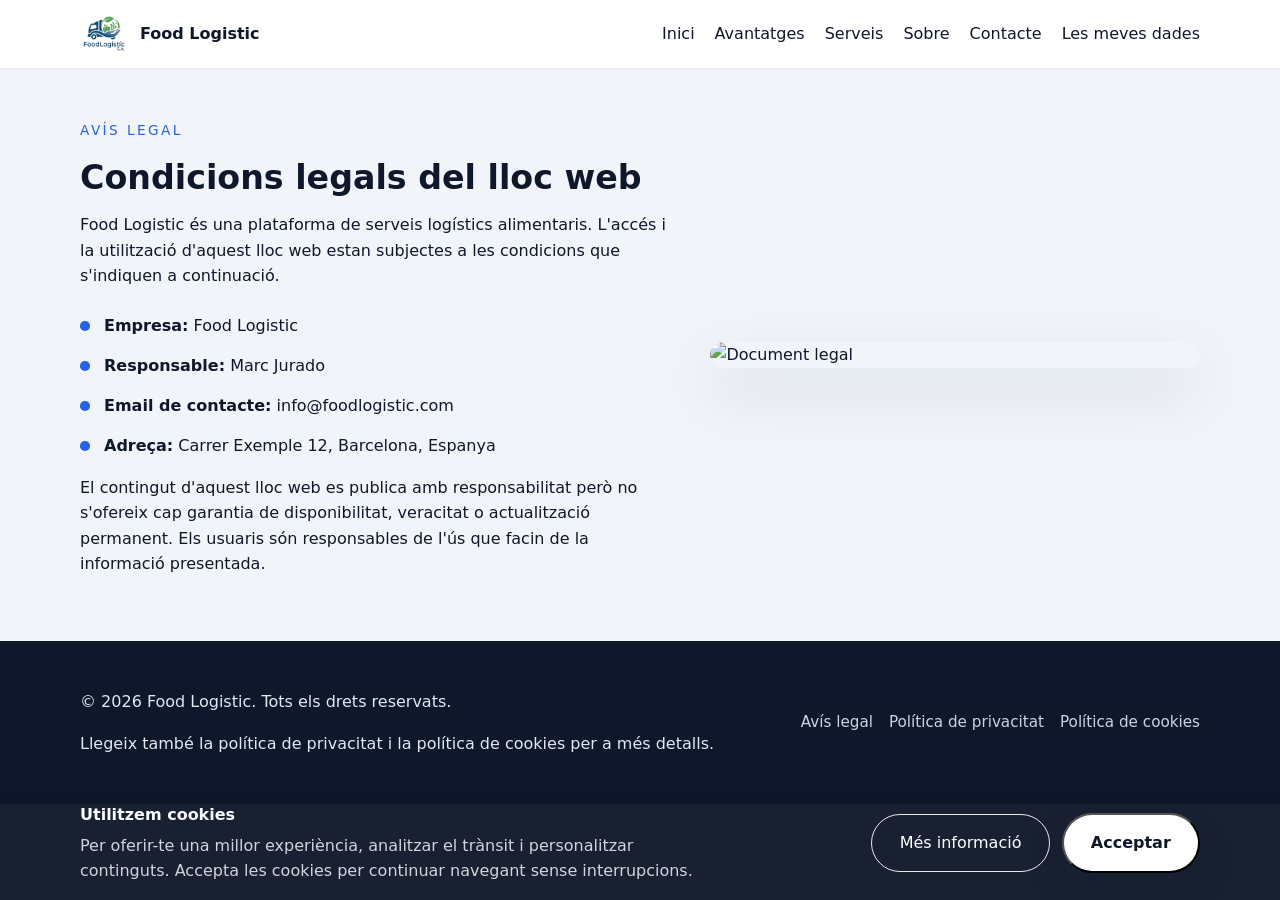
==== docs/avis-legal.html @ 03f09cd8 "Implementat banner de cookies, avis legal, política de privacitat, política de cookies i adaptació d" ====
<!DOCTYPE html>
<html lang="ca">
<head>
    <meta charset="UTF-8">
    <meta name="viewport" content="width=device-width, initial-scale=1.0">
    <title>Food Logistic - Avís legal</title>
    <link rel="stylesheet" href="styles.css">
</head>
<body>
    <div class="cookie-banner js-cookie-banner" aria-live="polite">
        <div class="container cookie-banner-inner">
            <div>
                <strong>Utilitzem cookies</strong>
                <p>Per oferir-te una millor experiència, analitzar el trànsit i personalitzar continguts. Accepta les cookies per continuar navegant sense interrupcions.</p>
            </div>
            <div class="cookie-actions">
                <a href="politica-cookies.html" class="btn btn-secondary">Més informació</a>
                <button type="button" class="btn btn-primary cookie-accept">Acceptar</button>
            </div>
        </div>
    </div>
    <header>
        <div class="container header-inner">
            <a class="brand" href="index.html">
                <img src="FoodLogisticLogo.png" alt="Food Logistic logo">
                <span>Food Logistic</span>
            </a>
            <nav>
                <ul>
                    <li><a href="index.html#inici">Inici</a></li>
                    <li><a href="index.html#avantatges">Avantatges</a></li>
                    <li><a href="index.html#serveis">Serveis</a></li>
                    <li><a href="index.html#sobre">Sobre</a></li>
                    <li><a href="index.html#contacte">Contacte</a></li>
                    <li><a href="dades.html">Les meves dades</a></li>
                </ul>
            </nav>
        </div>
    </header>
    <main>
        <section class="about-section">
            <div class="container about-grid">
                <div>
                    <span class="section-label">Avís legal</span>
                    <h2>Condicions legals del lloc web</h2>
                    <p>Food Logistic és una plataforma de serveis logístics alimentaris. L'accés i la utilització d'aquest lloc web estan subjectes a les condicions que s'indiquen a continuació.</p>
                    <ul>
                        <li><strong>Empresa:</strong> Food Logistic</li>
                        <li><strong>Responsable:</strong> Marc Jurado</li>
                        <li><strong>Email de contacte:</strong> info@foodlogistic.com</li>
                        <li><strong>Adreça:</strong> Carrer Exemple 12, Barcelona, Espanya</li>
                    </ul>
                    <p>El contingut d'aquest lloc web es publica amb responsabilitat però no s'ofereix cap garantia de disponibilitat, veracitat o actualització permanent. Els usuaris són responsables de l'ús que facin de la informació presentada.</p>
                </div>
                <div class="about-image">
                    <img src="https://images.unsplash.com/photo-1515378791036-0648a3ef77b2?ixlib=rb-4.0.3&auto=format&fit=crop&w=1000&q=80" alt="Document legal">
                </div>
            </div>
        </section>
    </main>
    <footer>
        <div class="container footer-inner">
            <div>
                <p>&copy; 2026 Food Logistic. Tots els drets reservats.</p>
                <p>Llegeix també la política de privacitat i la política de cookies per a més detalls.</p>
            </div>
            <nav class="footer-links">
                <a href="avis-legal.html">Avís legal</a>
                <a href="politica-privacitat.html">Política de privacitat</a>
                <a href="politica-cookies.html">Política de cookies</a>
            </nav>
        </div>
    </footer>
    <script src="scripts.js"></script>
</body>
</html>
---- docs/styles.css ----
:root {
    color-scheme: dark light;
    color: #0f172a;
    background: #f8fafc;
    font-family: Inter, system-ui, -apple-system, BlinkMacSystemFont, "Segoe UI", sans-serif;
    font-synthesis: none;
    text-rendering: optimizeLegibility;
    line-height: 1.6;
    scroll-behavior: smooth;
}

* {
    box-sizing: border-box;
}

html, body {
    margin: 0;
    padding: 0;
    min-height: 100%;
}

img {
    max-width: 100%;
    display: block;
}

button,
a {
    font: inherit;
}

body {
    background: #f1f5f9;
    color: #0f172a;
}

.container {
    width: min(1120px, calc(100% - 2rem));
    margin: 0 auto;
}

header {
    position: sticky;
    top: 0;
    z-index: 10;
    background: rgba(255,255,255,0.96);
    border-bottom: 1px solid rgba(15,23,42,0.08);
    backdrop-filter: blur(12px);
}

.header-inner {
    display: flex;
    align-items: center;
    justify-content: space-between;
    gap: 1rem;
    padding: 1rem 0;
}

.brand {
    display: flex;
    align-items: center;
    gap: 0.75rem;
    text-decoration: none;
    color: #0f172a;
    font-weight: 700;
}

.brand img {
    width: 48px;
    height: auto;
}

nav ul {
    list-style: none;
    display: flex;
    flex-wrap: wrap;
    gap: 1.25rem;
    align-items: center;
    margin: 0;
    padding: 0;
}

nav ul li a {
    color: #0f172a;
    text-decoration: none;
    font-weight: 500;
    transition: color 0.2s ease;
}

nav ul li a:hover {
    color: #2563eb;
}

.hero {
    padding: 4rem 0 3rem;
    background: linear-gradient(135deg, #0f172a 0%, #2563eb 58%, #38bdf8 100%);
    color: #fff;
}

.hero-grid {
    display: grid;
    grid-template-columns: 1.15fr 0.85fr;
    align-items: center;
    gap: 2rem;
}

.hero-copy {
    max-width: 620px;
}

.eyebrow {
    display: inline-block;
    margin-bottom: 1rem;
    font-size: 0.95rem;
    text-transform: uppercase;
    letter-spacing: 0.18em;
    color: rgba(255,255,255,0.9);
}

.hero h1 {
    margin: 0;
    font-size: clamp(2.8rem, 5vw, 4.5rem);
    line-height: 1.02;
}

.hero-copy p {
    max-width: 38rem;
    margin: 1.5rem 0;
    font-size: 1.05rem;
    color: rgba(255,255,255,0.92);
}

.hero-actions {
    display: flex;
    flex-wrap: wrap;
    gap: 1rem;
    margin-top: 1.75rem;
}

.btn {
    display: inline-flex;
    align-items: center;
    justify-content: center;
    padding: 0.95rem 1.7rem;
    border-radius: 999px;
    text-decoration: none;
    transition: transform 0.2s ease, box-shadow 0.2s ease;
}

.btn:hover {
    transform: translateY(-1px);
}

.btn-primary {
    background: #ffffff;
    color: #0f172a;
    font-weight: 700;
    box-shadow: 0 16px 40px rgba(15,23,42,0.12);
}

.btn-secondary {
    border: 1px solid rgba(255,255,255,0.9);
    color: #ffffff;
}

.hero-image {
    display: flex;
    justify-content: center;
    align-items: center;
}

.hero-image img {
    width: min(320px, 100%);
    border-radius: 1.5rem;
    box-shadow: 0 32px 70px rgba(15,23,42,0.24);
    background: rgba(255,255,255,0.12);
    padding: 1rem;
}

.stats-section {
    padding: 3rem 0;
}

.stats-grid {
    display: grid;
    grid-template-columns: repeat(3, minmax(0, 1fr));
    gap: 1.5rem;
}

.stat-card {
    background: #ffffff;
    padding: 2rem;
    border-radius: 1.25rem;
    box-shadow: 0 12px 30px rgba(15,23,42,0.08);
}

.stat-card h3 {
    margin: 0 0 1rem;
    font-size: 2rem;
    color: #2563eb;
}

.section-heading {
    text-align: center;
    padding: 0 0 1rem;
}

.section-label {
    display: inline-flex;
    font-size: 0.85rem;
    text-transform: uppercase;
    letter-spacing: 0.18em;
    color: #2563eb;
    margin-bottom: 0.75rem;
}

.section-heading h2,
.about-section h2,
.contact-section h2 {
    margin: 0.5rem 0 0;
    font-size: clamp(2rem, 2.6vw, 2.8rem);
    line-height: 1.05;
}

.servis-grid,
.serveis-grid {
    display: grid;
    grid-template-columns: repeat(3, minmax(0, 1fr));
    gap: 1.5rem;
}

.servei {
    background: #ffffff;
    padding: 2rem;
    border-radius: 1.5rem;
    border: 1px solid rgba(15,23,42,0.06);
    box-shadow: 0 16px 40px rgba(15,23,42,0.05);
}

.servei h3 {
    margin-top: 0;
    color: #0f172a;
}

.about-section {
    padding: 3rem 0;
}

.about-grid {
    display: grid;
    grid-template-columns: 1.1fr 0.9fr;
    gap: 2rem;
    align-items: center;
}

.about-grid p {
    max-width: 38rem;
}

.about-grid ul {
    margin: 1.5rem 0 0;
    padding: 0;
    list-style: none;
    display: grid;
    gap: 0.9rem;
}

.about-grid li {
    position: relative;
    padding-left: 1.5rem;
}

.about-grid li::before {
    content: "";
    position: absolute;
    left: 0;
    top: 0.5rem;
    width: 0.6rem;
    height: 0.6rem;
    background: #2563eb;
    border-radius: 50%;
}

.about-image {
    border-radius: 1.5rem;
    overflow: hidden;
    box-shadow: 0 24px 60px rgba(15,23,42,0.12);
}

.contact-section {
    padding: 3rem 0 4rem;
}

.contact-grid {
    display: grid;
    grid-template-columns: 0.95fr 1.05fr;
    gap: 2rem;
    align-items: start;
}

.contact-info {
    background: #ffffff;
    padding: 2rem;
    border-radius: 1.5rem;
    box-shadow: 0 18px 48px rgba(15,23,42,0.08);
}

.contact-info ul {
    list-style: none;
    margin: 1.5rem 0 0;
    padding: 0;
    display: grid;
    gap: 0.85rem;
}

.contact-info li strong {
    display: inline-block;
    width: 5.5rem;
}

.contact-form {
    display: grid;
    gap: 1rem;
    background: #ffffff;
    padding: 2rem;
    border-radius: 1.5rem;
    box-shadow: 0 18px 48px rgba(15,23,42,0.08);
}

label {
    font-weight: 600;
    color: #0f172a;
}

input,
textarea {
    width: 100%;
    border: 1px solid rgba(15,23,42,0.16);
    border-radius: 0.95rem;
    padding: 1rem;
    background: #f8fafc;
    color: #0f172a;
}

input:focus,
textarea:focus {
    outline: none;
    border-color: #2563eb;
    box-shadow: 0 0 0 4px rgba(37,99,235,0.12);
}

footer {
    background: #0f172a;
    color: #e2e8f0;
    padding: 2rem 0;
}

.footer-inner {
    display: flex;
    justify-content: space-between;
    align-items: center;
    gap: 1rem;
    flex-wrap: wrap;
}

.footer-links {
    display: flex;
    flex-wrap: wrap;
    gap: 1rem;
    align-items: center;
}

.footer-links a {
    color: #cbd5e1;
    text-decoration: none;
    font-size: 0.95rem;
}

.footer-links a:hover {
    color: #ffffff;
}

.cookie-banner {
    position: fixed;
    left: 0;
    right: 0;
    bottom: 0;
    background: rgba(15, 23, 42, 0.96);
    color: #f8fafc;
    transform: translateY(110%);
    transition: transform 0.25s ease;
    z-index: 1000;
    padding: 1rem 0;
}

.cookie-banner.show {
    transform: translateY(0);
}

.cookie-banner-inner {
    display: flex;
    justify-content: space-between;
    align-items: center;
    gap: 1rem;
    width: min(1120px, calc(100% - 2rem));
    margin: 0 auto;
}

.cookie-banner strong {
    display: block;
    font-size: 1rem;
    margin-bottom: 0.35rem;
}

.cookie-banner p {
    margin: 0;
    max-width: 40rem;
    color: #d1d5db;
}

.cookie-actions {
    display: flex;
    align-items: center;
    gap: 0.75rem;
    flex-wrap: wrap;
}

.checkbox-label {
    display: grid;
    gap: 0.5rem;
    font-weight: 500;
    color: #0f172a;
}

.checkbox-label input {
    width: auto;
    margin-right: 0.5rem;
}

.form-note {
    margin: 0;
    font-size: 0.95rem;
    color: #475569;
}

.cookie-link {
    background: transparent;
    border: 1px solid rgba(255,255,255,0.85);
    color: #ffffff;
    padding: 0.85rem 1.3rem;
    border-radius: 999px;
    text-decoration: none;
}

.cookie-link:hover {
    background: rgba(255,255,255,0.08);
}

@media (max-width: 900px) {
    .cookie-banner-inner {
        flex-direction: column;
        align-items: stretch;
    }
}

@media (max-width: 900px) {
    .hero-grid,
    .about-grid,
    .contact-grid,
    .stats-grid,
    .serveis-grid {
        grid-template-columns: 1fr;
    }

    .hero {
        padding-top: 3rem;
    }
}

@media (max-width: 680px) {
    .header-inner {
        flex-direction: column;
        align-items: flex-start;
    }

    nav ul {
        flex-direction: column;
        align-items: flex-start;
        gap: 0.75rem;
    }

    .hero h1 {
        font-size: 2.5rem;
    }

    .hero-actions {
        flex-direction: column;
        align-items: stretch;
    }
}

@media (max-width: 520px) {
    .container {
        width: calc(100% - 1.5rem);
    }

    .btn {
        width: 100%;
    }
}
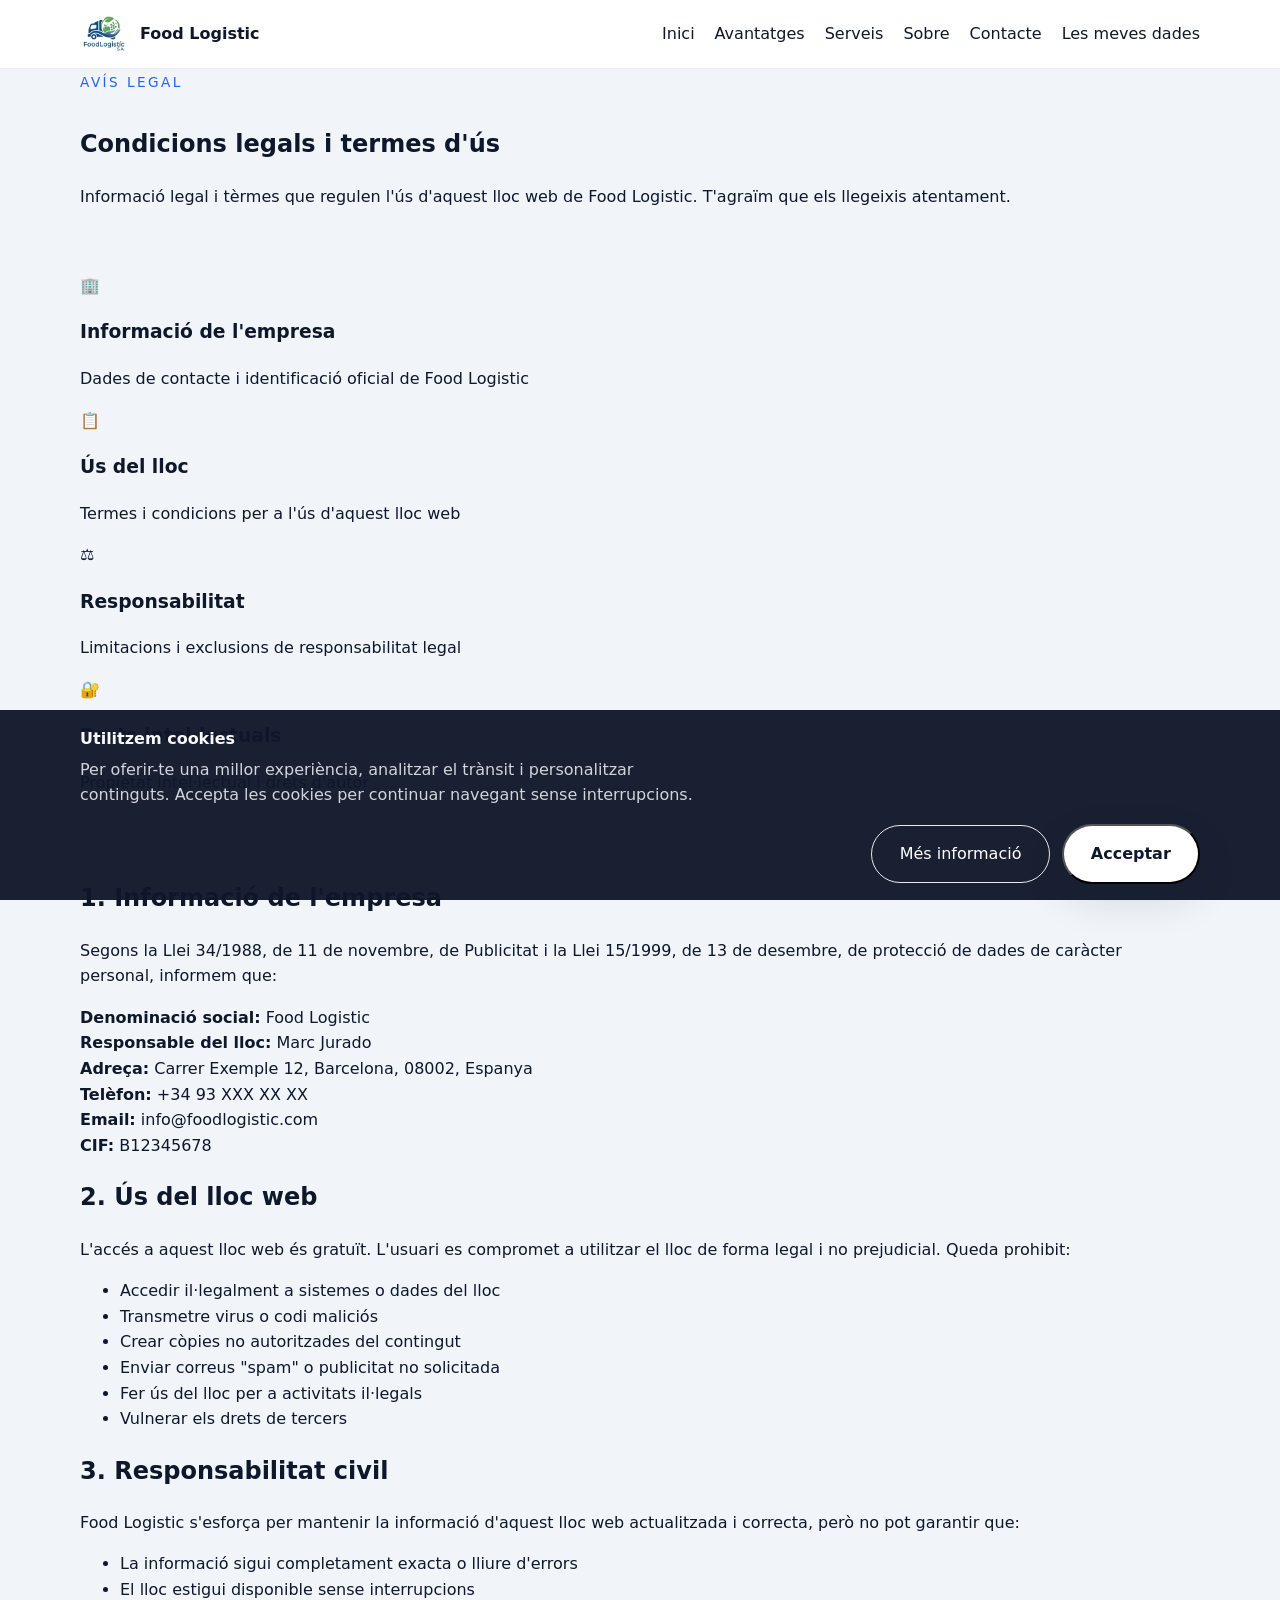
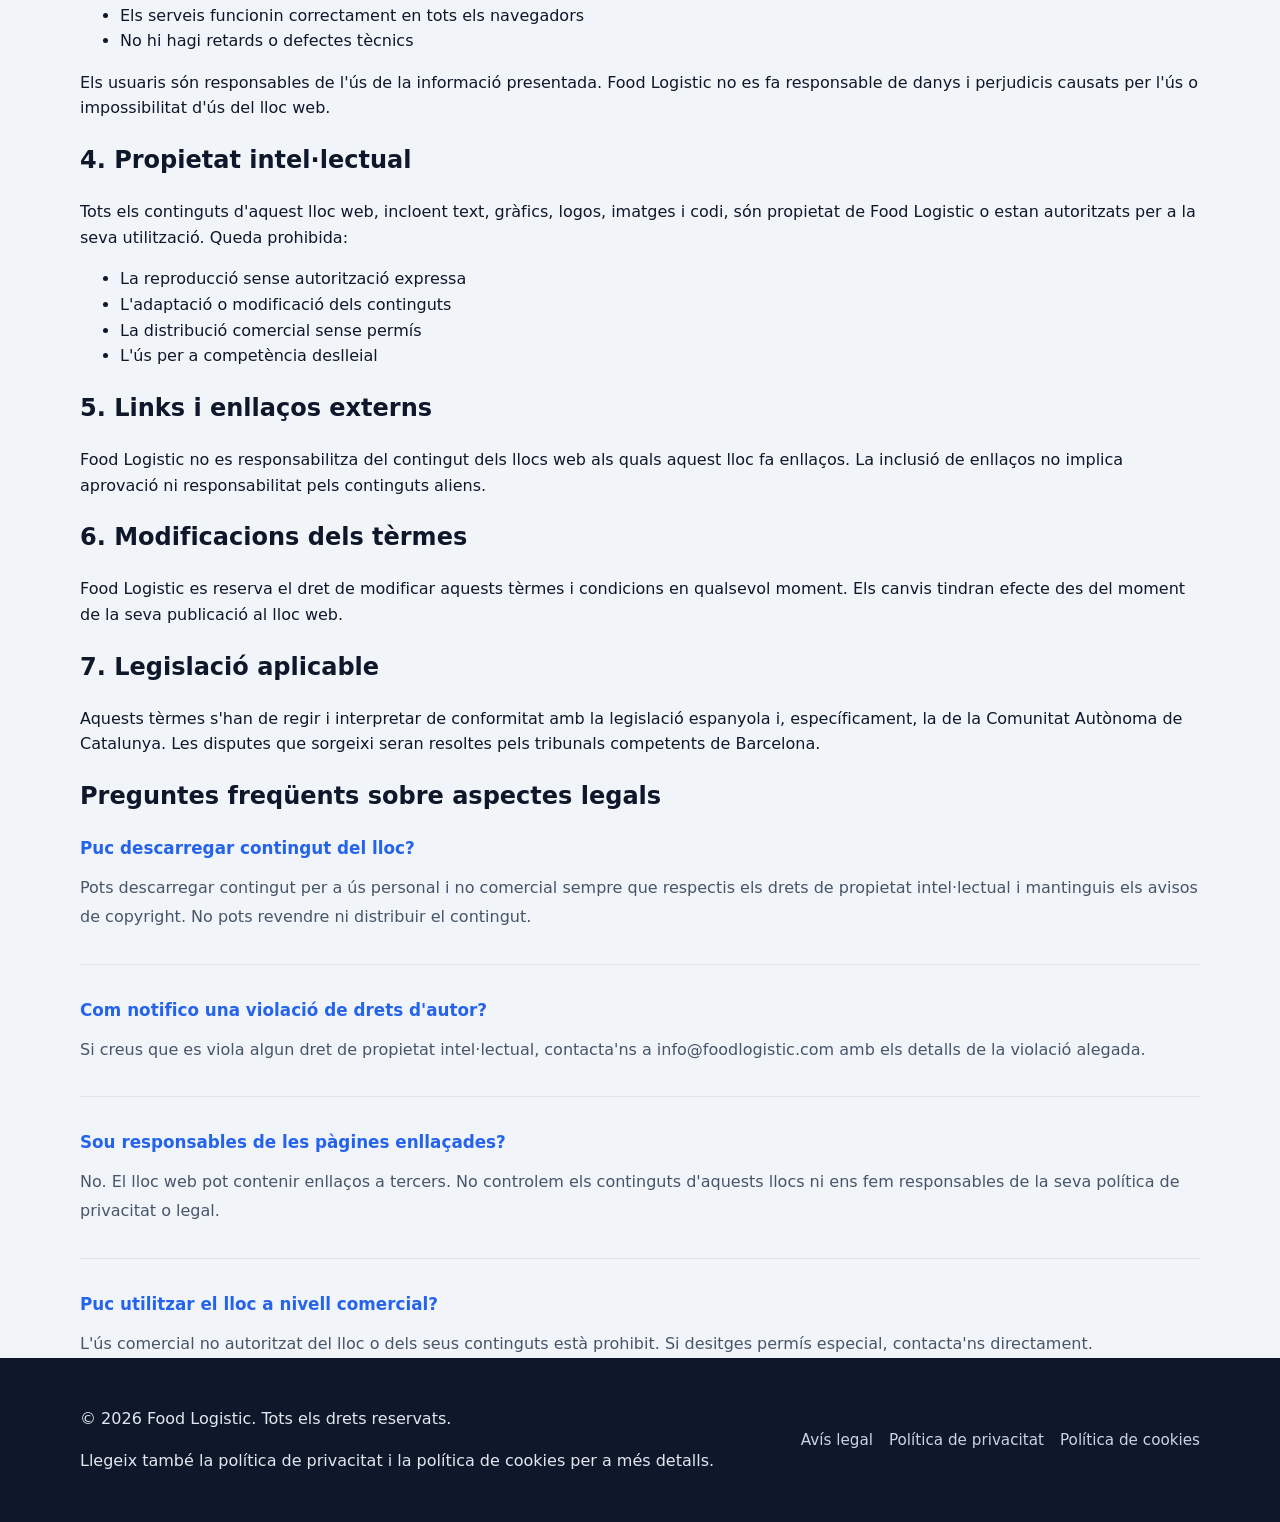
==== commit 5ebfc231: "modified:   docs/avis-legal.html modified:   docs/politica-privacitat.html" ====
--- a/docs/avis-legal.html
+++ b/docs/avis-legal.html
@@ -38,22 +38,136 @@
         </div>
     </header>
     <main>
+        <section class="legal-hero">
+            <div class="container">
+                <span class="section-label">Avís legal</span>
+                <h1>Condicions legals i termes d'ús</h1>
+                <p class="lead">Informació legal i tèrmes que regulen l'ús d'aquest lloc web de Food Logistic. T'agraïm que els llegeixis atentament.</p>
+            </div>
+        </section>
+
         <section class="about-section">
-            <div class="container about-grid">
-                <div>
-                    <span class="section-label">Avís legal</span>
-                    <h2>Condicions legals del lloc web</h2>
-                    <p>Food Logistic és una plataforma de serveis logístics alimentaris. L'accés i la utilització d'aquest lloc web estan subjectes a les condicions que s'indiquen a continuació.</p>
+            <div class="container">
+                <div class="info-cards-grid">
+                    <div class="info-card">
+                        <div class="card-icon">🏢</div>
+                        <h3>Informació de l'empresa</h3>
+                        <p>Dades de contacte i identificació oficial de Food Logistic</p>
+                    </div>
+                    <div class="info-card">
+                        <div class="card-icon">📋</div>
+                        <h3>Ús del lloc</h3>
+                        <p>Termes i condicions per a l'ús d'aquest lloc web</p>
+                    </div>
+                    <div class="info-card">
+                        <div class="card-icon">⚖️</div>
+                        <h3>Responsabilitat</h3>
+                        <p>Limitacions i exclusions de responsabilitat legal</p>
+                    </div>
+                    <div class="info-card">
+                        <div class="card-icon">🔐</div>
+                        <h3>Drets intel·lectuals</h3>
+                        <p>Propietat intel·lectual i drets d'autor</p>
+                    </div>
+                </div>
+            </div>
+        </section>
+
+        <section class="legal-details-section">
+            <div class="container">
+                <div class="legal-content">
+                    <h2>1. Informació de l'empresa</h2>
+                    <p>Segons la Llei 34/1988, de 11 de novembre, de Publicitat i la Llei 15/1999, de 13 de desembre, de protecció de dades de caràcter personal, informem que:</p>
+                    
+                    <div class="info-block">
+                        <div class="info-row">
+                            <strong>Denominació social:</strong>
+                            <span>Food Logistic</span>
+                        </div>
+                        <div class="info-row">
+                            <strong>Responsable del lloc:</strong>
+                            <span>Marc Jurado</span>
+                        </div>
+                        <div class="info-row">
+                            <strong>Adreça:</strong>
+                            <span>Carrer Exemple 12, Barcelona, 08002, Espanya</span>
+                        </div>
+                        <div class="info-row">
+                            <strong>Telèfon:</strong>
+                            <span>+34 93 XXX XX XX</span>
+                        </div>
+                        <div class="info-row">
+                            <strong>Email:</strong>
+                            <span>info@foodlogistic.com</span>
+                        </div>
+                        <div class="info-row">
+                            <strong>CIF:</strong>
+                            <span>B12345678</span>
+                        </div>
+                    </div>
+
+                    <h2>2. Ús del lloc web</h2>
+                    <p>L'accés a aquest lloc web és gratuït. L'usuari es compromet a utilitzar el lloc de forma legal i no prejudicial. Queda prohibit:</p>
                     <ul>
-                        <li><strong>Empresa:</strong> Food Logistic</li>
-                        <li><strong>Responsable:</strong> Marc Jurado</li>
-                        <li><strong>Email de contacte:</strong> info@foodlogistic.com</li>
-                        <li><strong>Adreça:</strong> Carrer Exemple 12, Barcelona, Espanya</li>
+                        <li>Accedir il·legalment a sistemes o dades del lloc</li>
+                        <li>Transmetre virus o codi maliciós</li>
+                        <li>Crear còpies no autoritzades del contingut</li>
+                        <li>Enviar correus "spam" o publicitat no solicitada</li>
+                        <li>Fer ús del lloc per a activitats il·legals</li>
+                        <li>Vulnerar els drets de tercers</li>
                     </ul>
-                    <p>El contingut d'aquest lloc web es publica amb responsabilitat però no s'ofereix cap garantia de disponibilitat, veracitat o actualització permanent. Els usuaris són responsables de l'ús que facin de la informació presentada.</p>
+
+                    <h2>3. Responsabilitat civil</h2>
+                    <p>Food Logistic s'esforça per mantenir la informació d'aquest lloc web actualitzada i correcta, però no pot garantir que:</p>
+                    <ul>
+                        <li>La informació sigui completament exacta o lliure d'errors</li>
+                        <li>El lloc estigui disponible sense interrupcions</li>
+                        <li>Els serveis funcionin correctament en tots els navegadors</li>
+                        <li>No hi hagi retards o defectes tècnics</li>
+                    </ul>
+                    <p>Els usuaris són responsables de l'ús de la informació presentada. Food Logistic no es fa responsable de danys i perjudicis causats per l'ús o impossibilitat d'ús del lloc web.</p>
+
+                    <h2>4. Propietat intel·lectual</h2>
+                    <p>Tots els continguts d'aquest lloc web, incloent text, gràfics, logos, imatges i codi, són propietat de Food Logistic o estan autoritzats per a la seva utilització. Queda prohibida:</p>
+                    <ul>
+                        <li>La reproducció sense autorització expressa</li>
+                        <li>L'adaptació o modificació dels continguts</li>
+                        <li>La distribució comercial sense permís</li>
+                        <li>L'ús per a competència deslleial</li>
+                    </ul>
+
+                    <h2>5. Links i enllaços externs</h2>
+                    <p>Food Logistic no es responsabilitza del contingut dels llocs web als quals aquest lloc fa enllaços. La inclusió de enllaços no implica aprovació ni responsabilitat pels continguts aliens.</p>
+
+                    <h2>6. Modificacions dels tèrmes</h2>
+                    <p>Food Logistic es reserva el dret de modificar aquests tèrmes i condicions en qualsevol moment. Els canvis tindran efecte des del moment de la seva publicació al lloc web.</p>
+
+                    <h2>7. Legislació aplicable</h2>
+                    <p>Aquests tèrmes s'han de regir i interpretar de conformitat amb la legislació espanyola i, específicament, la de la Comunitat Autònoma de Catalunya. Les disputes que sorgeixi seran resoltes pels tribunals competents de Barcelona.</p>
                 </div>
-                <div class="about-image">
-                    <img src="https://images.unsplash.com/photo-1515378791036-0648a3ef77b2?ixlib=rb-4.0.3&auto=format&fit=crop&w=1000&q=80" alt="Document legal">
+
+                <div class="legal-faq">
+                    <h2>Preguntes freqüents sobre aspectes legals</h2>
+                    
+                    <div class="faq-item">
+                        <h3>Puc descarregar contingut del lloc?</h3>
+                        <p>Pots descarregar contingut per a ús personal i no comercial sempre que respectis els drets de propietat intel·lectual i mantinguis els avisos de copyright. No pots revendre ni distribuir el contingut.</p>
+                    </div>
+                    
+                    <div class="faq-item">
+                        <h3>Com notifico una violació de drets d'autor?</h3>
+                        <p>Si creus que es viola algun dret de propietat intel·lectual, contacta'ns a info@foodlogistic.com amb els detalls de la violació alegada.</p>
+                    </div>
+                    
+                    <div class="faq-item">
+                        <h3>Sou responsables de les pàgines enllaçades?</h3>
+                        <p>No. El lloc web pot contenir enllaços a tercers. No controlem els continguts d'aquests llocs ni ens fem responsables de la seva política de privacitat o legal.</p>
+                    </div>
+                    
+                    <div class="faq-item">
+                        <h3>Puc utilitzar el lloc a nivell comercial?</h3>
+                        <p>L'ús comercial no autoritzat del lloc o dels seus continguts està prohibit. Si desitges permís especial, contacta'ns directament.</p>
+                    </div>
                 </div>
             </div>
         </section>
--- a/docs/styles.css
+++ b/docs/styles.css
@@ -287,6 +287,12 @@
     box-shadow: 0 24px 60px rgba(15,23,42,0.12);
 }
 
+.about-image svg {
+    display: block;
+    width: 100%;
+    height: auto;
+}
+
 .contact-section {
     padding: 3rem 0 4rem;
 }
@@ -385,16 +391,22 @@
     left: 0;
     right: 0;
     bottom: 0;
+    display: flex;
+    justify-content: center;
     background: rgba(15, 23, 42, 0.96);
     color: #f8fafc;
     transform: translateY(110%);
-    transition: transform 0.25s ease;
+    transition: transform 0.25s ease, opacity 0.25s ease;
+    visibility: hidden;
+    opacity: 0;
     z-index: 1000;
     padding: 1rem 0;
 }
 
 .cookie-banner.show {
     transform: translateY(0);
+    visibility: visible;
+    opacity: 1;
 }
 
 .cookie-banner-inner {
@@ -423,6 +435,31 @@
     align-items: center;
     gap: 0.75rem;
     flex-wrap: wrap;
+    justify-content: flex-end;
+}
+
+.cookie-banner .btn {
+    min-width: 4.75rem;
+}
+
+.cookie-decline {
+    background: transparent;
+    border: 1px solid rgba(255,255,255,0.7);
+    color: #ffffff;
+}
+
+.cookie-decline:hover {
+    background: rgba(255,255,255,0.1);
+}
+
+.btn-link {
+    background: transparent;
+    border: 1px solid rgba(255,255,255,0.7);
+    color: #ffffff;
+}
+
+.btn-link:hover {
+    background: rgba(255,255,255,0.08);
 }
 
 .checkbox-label {
@@ -456,10 +493,250 @@
     background: rgba(255,255,255,0.08);
 }
 
+/* Cookies Page */
+.cookies-hero {
+    padding: 4rem 0;
+    background: linear-gradient(135deg, #2563eb 0%, #3b82f6 100%);
+    color: #ffffff;
+    text-align: center;
+}
+
+.cookies-hero h1 {
+    font-size: 2.8rem;
+    margin: 1rem 0;
+    font-weight: 700;
+}
+
+.cookies-hero .lead {
+    font-size: 1.1rem;
+    max-width: 600px;
+    margin: 1rem auto 0;
+    opacity: 0.95;
+    line-height: 1.8;
+}
+
+.cookies-hero .section-label {
+    background: rgba(255,255,255,0.2);
+    color: #ffffff;
+    padding: 0.5rem 1rem;
+    border-radius: 999px;
+    display: inline-block;
+    font-size: 0.9rem;
+    font-weight: 600;
+}
+
+.cookies-grid {
+    display: grid;
+    grid-template-columns: repeat(auto-fit, minmax(240px, 1fr));
+    gap: 1.5rem;
+    margin: 3rem 0;
+}
+
+.cookie-card {
+    background: #ffffff;
+    padding: 2rem;
+    border-radius: 1.25rem;
+    box-shadow: 0 10px 30px rgba(15,23,42,0.08);
+    transition: transform 0.3s ease, box-shadow 0.3s ease;
+    border: 1px solid rgba(15,23,42,0.06);
+}
+
+.cookie-card:hover {
+    transform: translateY(-8px);
+    box-shadow: 0 20px 50px rgba(15,23,42,0.12);
+}
+
+.cookie-card .card-icon {
+    font-size: 2.5rem;
+    margin-bottom: 1rem;
+}
+
+.cookie-card h3 {
+    font-size: 1.1rem;
+    margin: 0.5rem 0;
+    color: #0f172a;
+}
+
+.cookie-card p {
+    color: #475569;
+    font-size: 0.95rem;
+    line-height: 1.6;
+    margin: 0;
+}
+
+.cookies-detail-section {
+    padding: 3rem 0;
+    background: #ffffff;
+}
+
+.cookies-content {
+    margin-bottom: 4rem;
+    background: #f8fafc;
+    padding: 2.5rem;
+    border-radius: 1.25rem;
+    border-left: 4px solid #2563eb;
+}
+
+.cookies-content h2 {
+    color: #0f172a;
+    font-size: 1.8rem;
+    margin-top: 0;
+    margin-bottom: 1rem;
+}
+
+.cookies-content > p {
+    color: #475569;
+    line-height: 1.8;
+    margin-bottom: 1.5rem;
+}
+
+.table-wrapper {
+    overflow-x: auto;
+    border-radius: 1rem;
+    margin-top: 1.5rem;
+}
+
+.cookies-table {
+    width: 100%;
+    border-collapse: collapse;
+    background: #ffffff;
+    border-radius: 1rem;
+    overflow: hidden;
+    box-shadow: 0 4px 12px rgba(15,23,42,0.08);
+}
+
+.cookies-table thead {
+    background: linear-gradient(135deg, #2563eb 0%, #1d4ed8 100%);
+    color: #ffffff;
+}
+
+.cookies-table th {
+    padding: 0.85rem;
+    text-align: left;
+    font-weight: 600;
+    font-size: 0.9rem;
+    border: none;
+    letter-spacing: 0.5px;
+}
+
+.cookies-table td {
+    padding: 0.75rem 0.85rem;
+    border-bottom: 1px solid rgba(15,23,42,0.06);
+    color: #0f172a;
+    font-size: 0.9rem;
+}
+
+.cookies-table .cookie-name {
+    font-family: 'Monaco', 'Courier New', monospace;
+    background: #f1f5f9;
+    padding: 0.25rem 0.5rem;
+    border-radius: 0.35rem;
+    font-size: 0.85rem;
+    font-weight: 500;
+    color: #2563eb;
+}
+
+.cookies-table .duration {
+    background: #e0e7ff;
+    color: #2563eb;
+    padding: 0.25rem 0.5rem;
+    border-radius: 0.35rem;
+    font-size: 0.85rem;
+    font-weight: 500;
+    display: inline-block;
+}
+
+.cookies-table .badge {
+    display: inline-block;
+    padding: 0.35rem 0.75rem;
+    border-radius: 999px;
+    font-size: 0.75rem;
+    font-weight: 600;
+    text-transform: uppercase;
+    letter-spacing: 0.3px;
+}
+
+.cookies-table .badge.analytics {
+    background: #dbeafe;
+    color: #0c4a6e;
+}
+
+.cookies-table .badge.other {
+    background: #fecdd3;
+    color: #831843;
+}
+
+.cookies-table tbody tr:last-child td {
+    border-bottom: none;
+}
+
+.cookies-table tbody tr:hover {
+    background: #f0f9ff;
+}
+
+.cookies-faq {
+    background: #ffffff;
+    padding: 2.5rem;
+    border-radius: 1.25rem;
+    border: 1px solid rgba(15,23,42,0.08);
+}
+
+.cookies-faq h2 {
+    color: #0f172a;
+    font-size: 1.8rem;
+    margin-top: 0;
+    margin-bottom: 2rem;
+}
+
+.faq-item {
+    margin-bottom: 2rem;
+    padding-bottom: 2rem;
+    border-bottom: 1px solid rgba(15,23,42,0.08);
+}
+
+.faq-item:last-child {
+    border-bottom: none;
+    margin-bottom: 0;
+    padding-bottom: 0;
+}
+
+.faq-item h3 {
+    color: #2563eb;
+    font-size: 1.05rem;
+    margin: 0 0 0.75rem 0;
+    font-weight: 600;
+}
+
+.faq-item p {
+    color: #475569;
+    line-height: 1.8;
+    margin: 0;
+}
+
 @media (max-width: 900px) {
     .cookie-banner-inner {
         flex-direction: column;
         align-items: stretch;
+    }
+
+    .cookies-hero h1 {
+        font-size: 2.2rem;
+    }
+
+    .cookies-grid {
+        grid-template-columns: repeat(auto-fit, minmax(200px, 1fr));
+        gap: 1rem;
+    }
+
+    .cookies-content,
+    .cookies-faq {
+        padding: 1.5rem;
+    }
+
+    .cookies-table th,
+    .cookies-table td {
+        padding: 0.6rem;
+        font-size: 0.85rem;
     }
 }
 
@@ -493,10 +770,37 @@
         font-size: 2.5rem;
     }
 
+    .cookies-hero h1 {
+        font-size: 1.8rem;
+    }
+
+    .cookies-hero .lead {
+        font-size: 1rem;
+    }
+
     .hero-actions {
         flex-direction: column;
         align-items: stretch;
     }
+
+    .cookies-grid {
+        grid-template-columns: 1fr;
+    }
+
+    .table-wrapper {
+        font-size: 0.8rem;
+    }
+
+    .cookies-table th,
+    .cookies-table td {
+        padding: 0.5rem;
+        font-size: 0.75rem;
+    }
+
+    .cookies-table .cookie-name {
+        font-size: 0.7rem;
+        padding: 0.2rem 0.3rem;
+    }
 }
 
 @media (max-width: 520px) {
@@ -507,4 +811,63 @@
     .btn {
         width: 100%;
     }
-}
+
+    .cookies-hero {
+        padding: 2rem 0;
+    }
+
+    .cookies-hero h1 {
+        font-size: 1.5rem;
+    }
+}
+    .cookie-banner-inner {
+        flex-direction: column;
+        align-items: stretch;
+    }
+}
+
+@media (max-width: 900px) {
+    .hero-grid,
+    .about-grid,
+    .contact-grid,
+    .stats-grid,
+    .serveis-grid {
+        grid-template-columns: 1fr;
+    }
+
+    .hero {
+        padding-top: 3rem;
+    }
+}
+
+@media (max-width: 680px) {
+    .header-inner {
+        flex-direction: column;
+        align-items: flex-start;
+    }
+
+    nav ul {
+        flex-direction: column;
+        align-items: flex-start;
+        gap: 0.75rem;
+    }
+
+    .hero h1 {
+        font-size: 2.5rem;
+    }
+
+    .hero-actions {
+        flex-direction: column;
+        align-items: stretch;
+    }
+}
+
+@media (max-width: 520px) {
+    .container {
+        width: calc(100% - 1.5rem);
+    }
+
+    .btn {
+        width: 100%;
+    }
+}
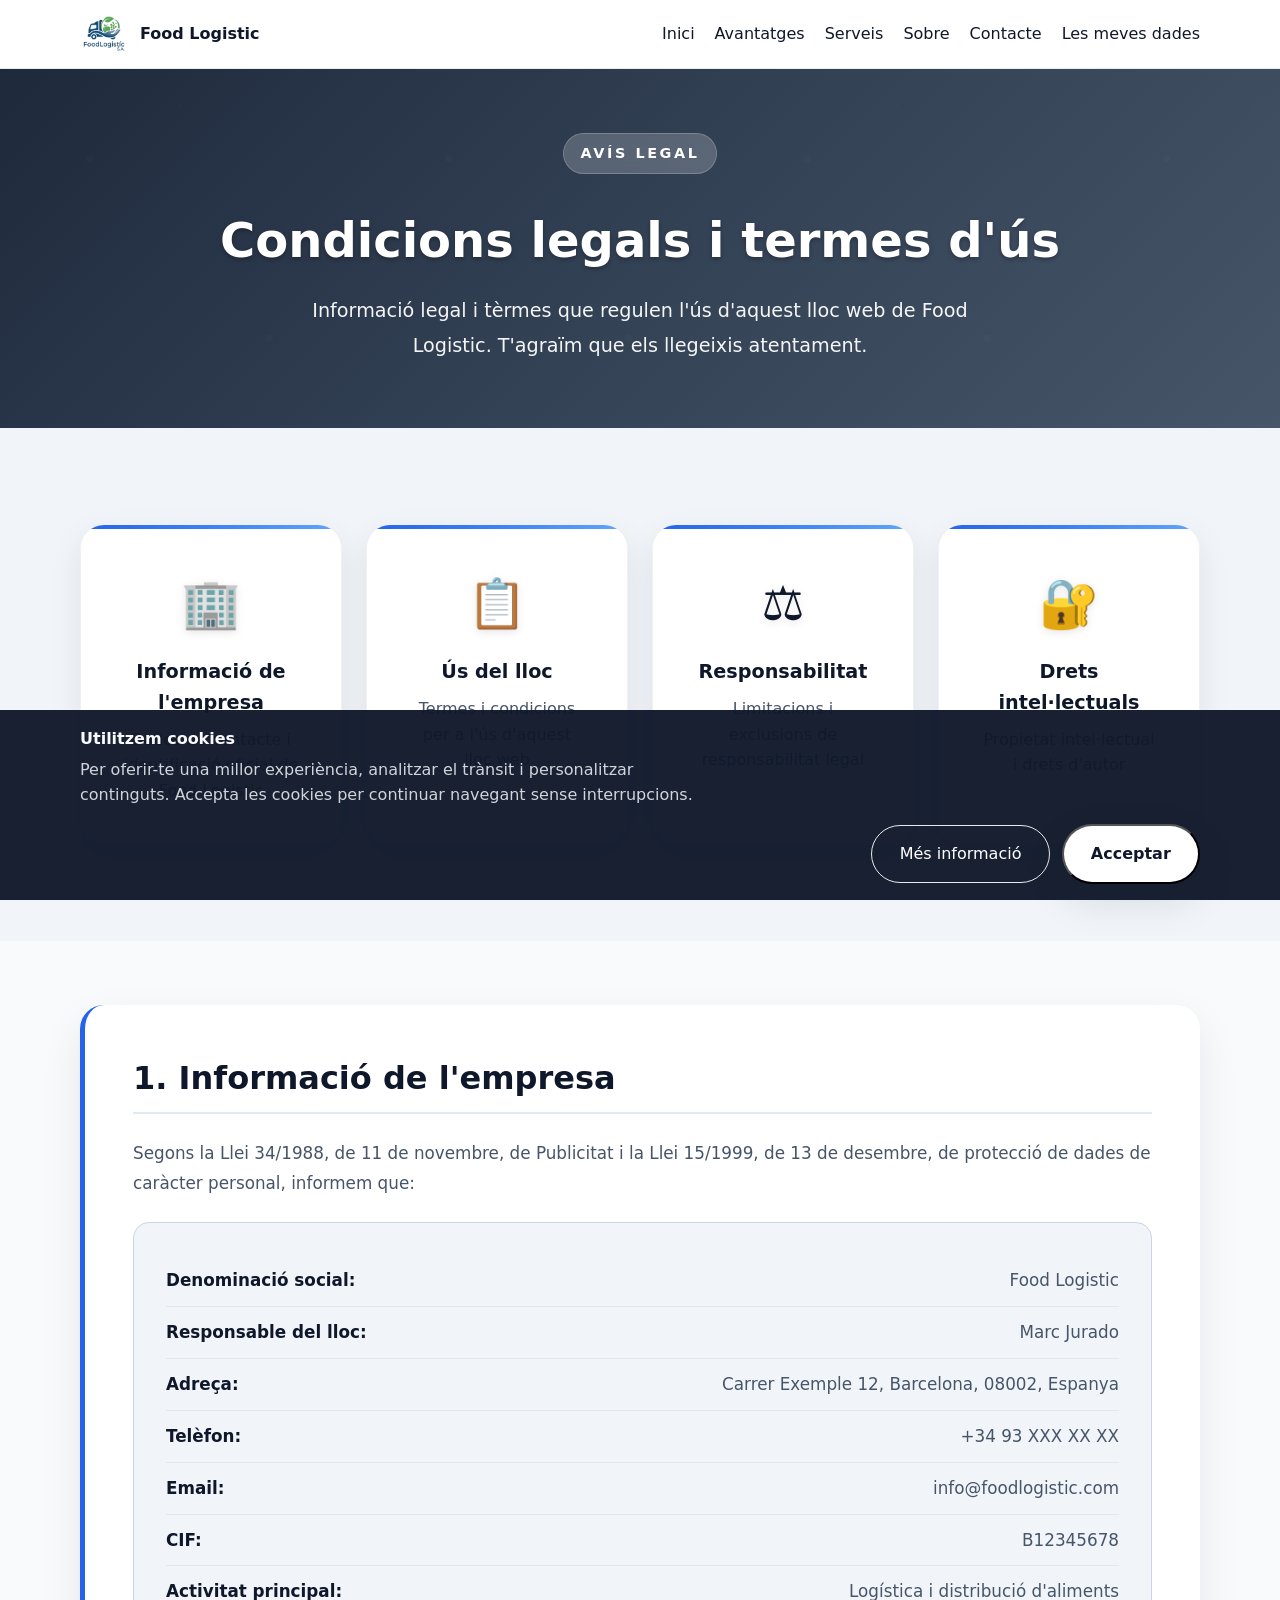
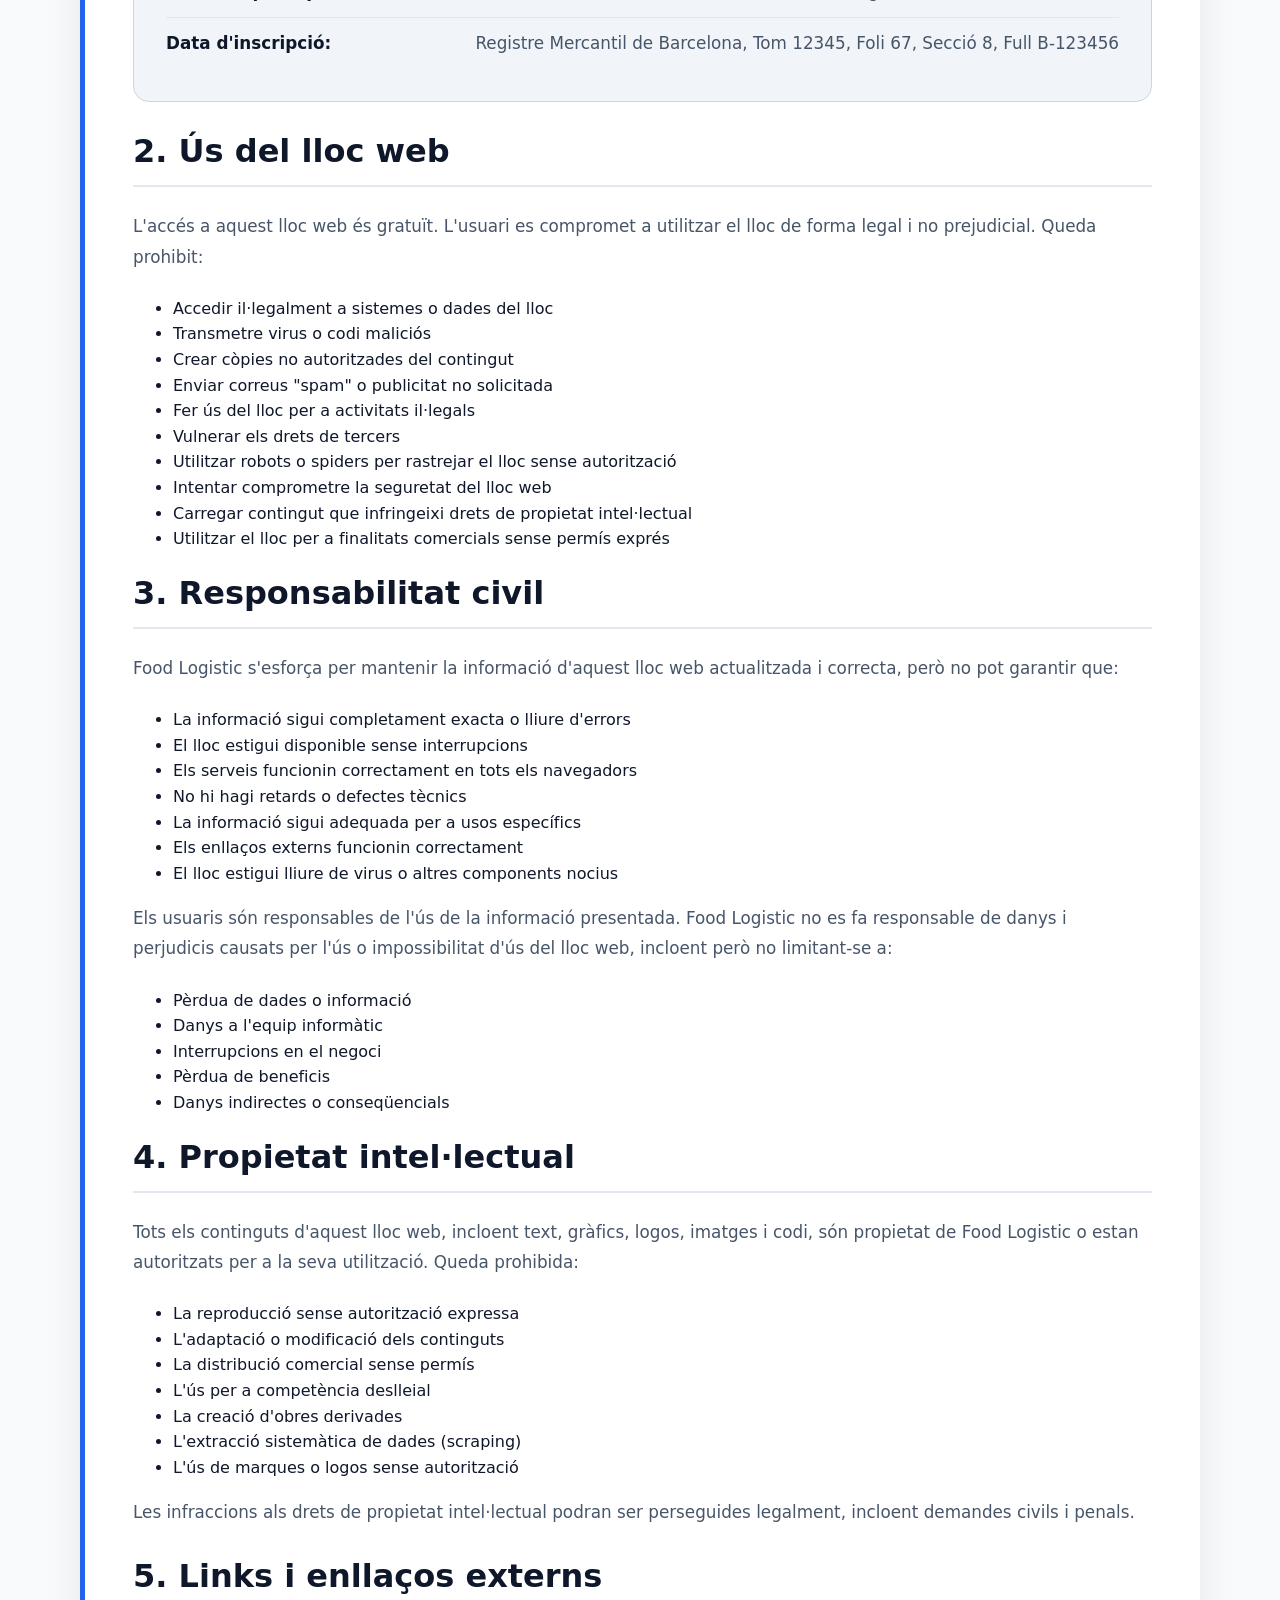
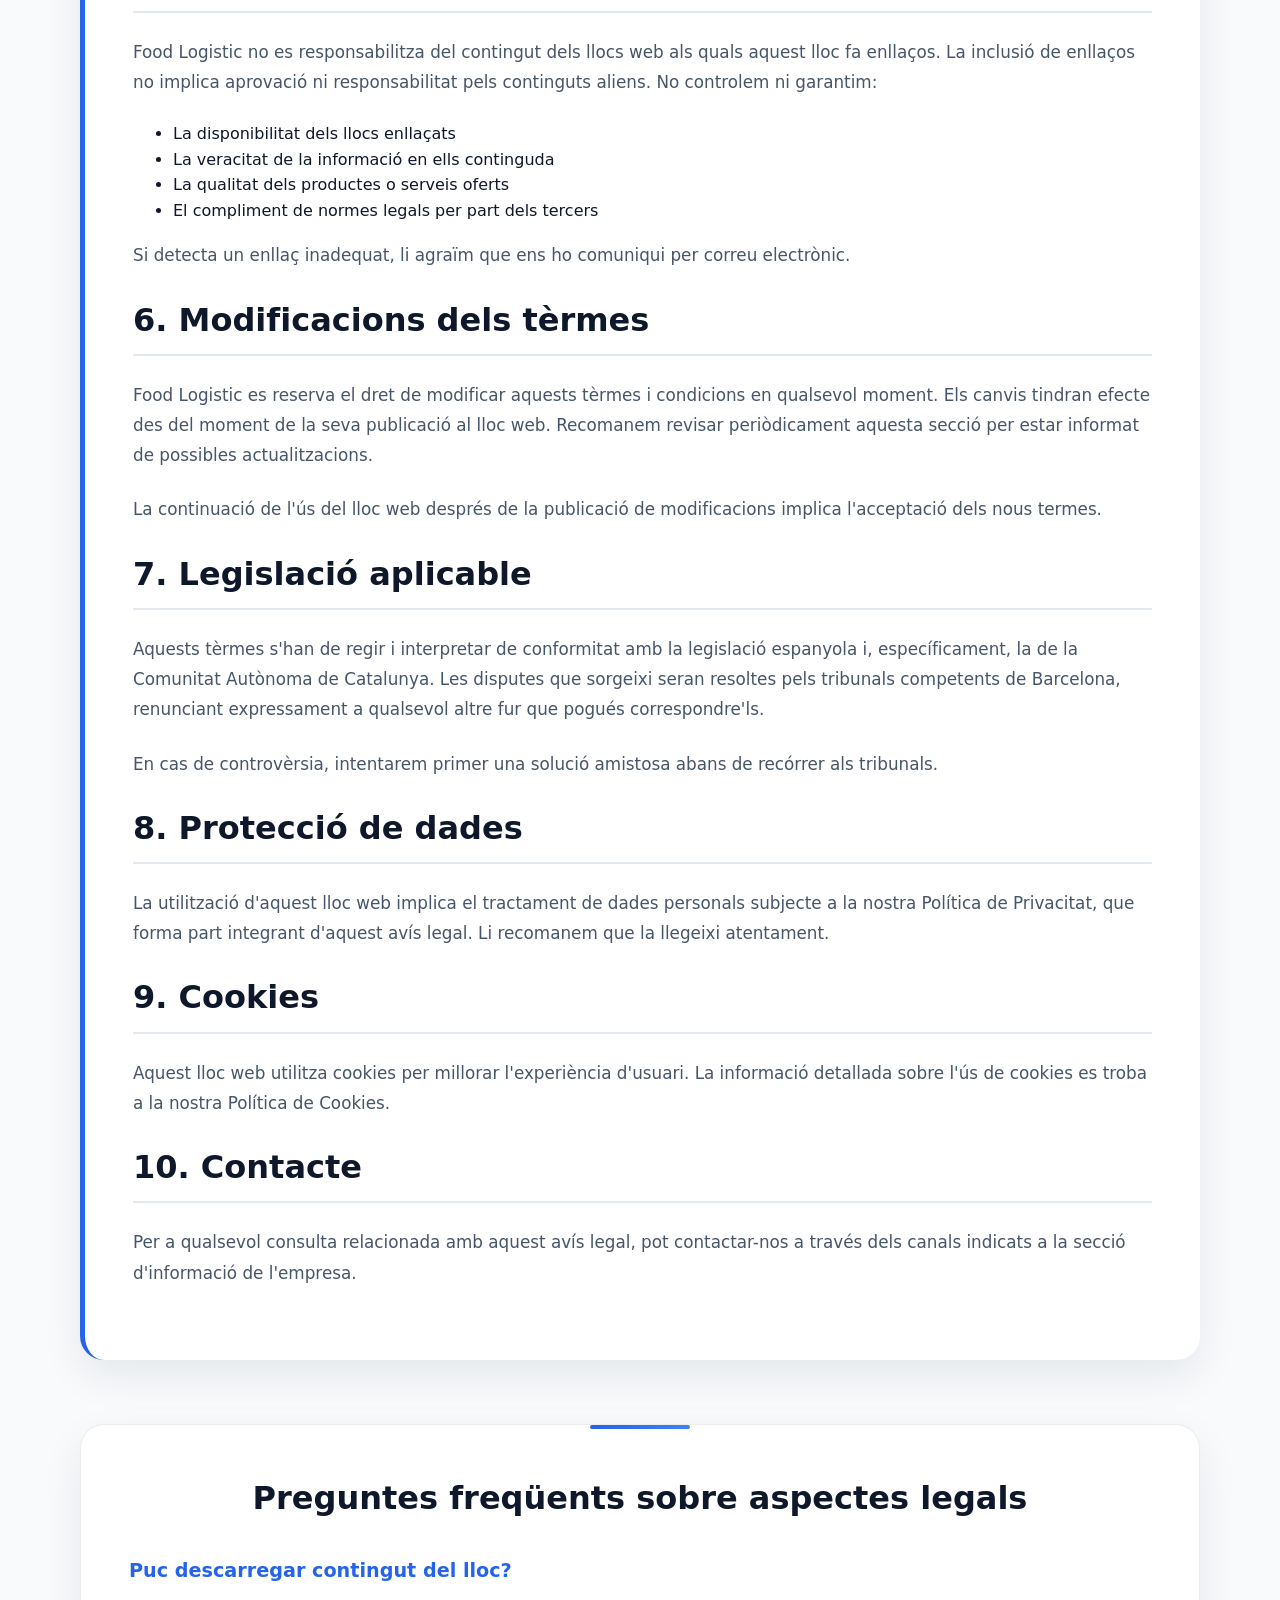
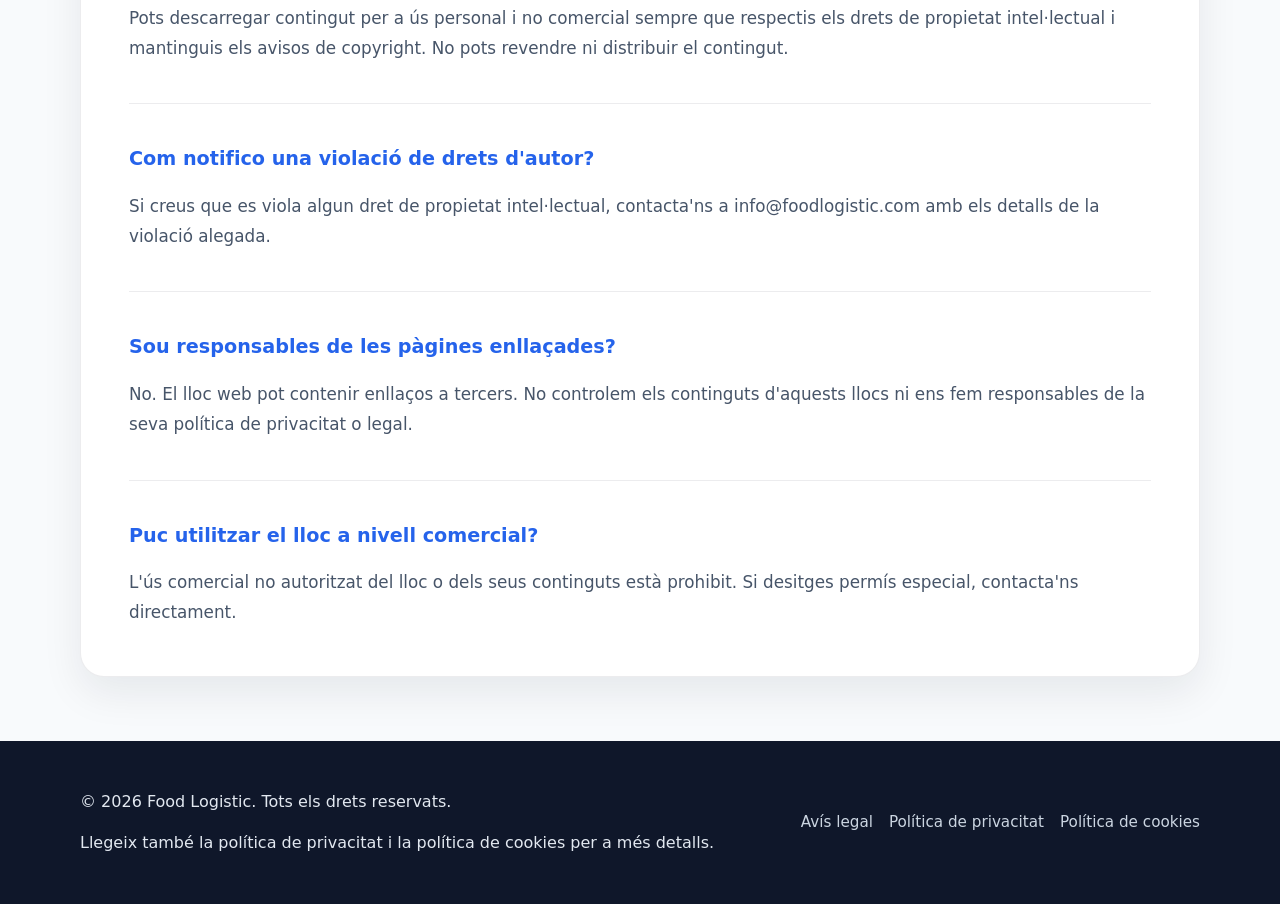
==== commit 5bb7ac28: "Millora estètica i contingut de pàgines legals - Avis legal: Contingut expandit amb 10 seccions deta" ====
--- a/docs/avis-legal.html
+++ b/docs/avis-legal.html
@@ -104,6 +104,14 @@
                             <strong>CIF:</strong>
                             <span>B12345678</span>
                         </div>
+                        <div class="info-row">
+                            <strong>Activitat principal:</strong>
+                            <span>Logística i distribució d'aliments</span>
+                        </div>
+                        <div class="info-row">
+                            <strong>Data d'inscripció:</strong>
+                            <span>Registre Mercantil de Barcelona, Tom 12345, Foli 67, Secció 8, Full B-123456</span>
+                        </div>
                     </div>
 
                     <h2>2. Ús del lloc web</h2>
@@ -115,6 +123,10 @@
                         <li>Enviar correus "spam" o publicitat no solicitada</li>
                         <li>Fer ús del lloc per a activitats il·legals</li>
                         <li>Vulnerar els drets de tercers</li>
+                        <li>Utilitzar robots o spiders per rastrejar el lloc sense autorització</li>
+                        <li>Intentar comprometre la seguretat del lloc web</li>
+                        <li>Carregar contingut que infringeixi drets de propietat intel·lectual</li>
+                        <li>Utilitzar el lloc per a finalitats comercials sense permís exprés</li>
                     </ul>
 
                     <h2>3. Responsabilitat civil</h2>
@@ -124,8 +136,18 @@
                         <li>El lloc estigui disponible sense interrupcions</li>
                         <li>Els serveis funcionin correctament en tots els navegadors</li>
                         <li>No hi hagi retards o defectes tècnics</li>
-                    </ul>
-                    <p>Els usuaris són responsables de l'ús de la informació presentada. Food Logistic no es fa responsable de danys i perjudicis causats per l'ús o impossibilitat d'ús del lloc web.</p>
+                        <li>La informació sigui adequada per a usos específics</li>
+                        <li>Els enllaços externs funcionin correctament</li>
+                        <li>El lloc estigui lliure de virus o altres components nocius</li>
+                    </ul>
+                    <p>Els usuaris són responsables de l'ús de la informació presentada. Food Logistic no es fa responsable de danys i perjudicis causats per l'ús o impossibilitat d'ús del lloc web, incloent però no limitant-se a:</p>
+                    <ul>
+                        <li>Pèrdua de dades o informació</li>
+                        <li>Danys a l'equip informàtic</li>
+                        <li>Interrupcions en el negoci</li>
+                        <li>Pèrdua de beneficis</li>
+                        <li>Danys indirectes o conseqüencials</li>
+                    </ul>
 
                     <h2>4. Propietat intel·lectual</h2>
                     <p>Tots els continguts d'aquest lloc web, incloent text, gràfics, logos, imatges i codi, són propietat de Food Logistic o estan autoritzats per a la seva utilització. Queda prohibida:</p>
@@ -134,16 +156,38 @@
                         <li>L'adaptació o modificació dels continguts</li>
                         <li>La distribució comercial sense permís</li>
                         <li>L'ús per a competència deslleial</li>
-                    </ul>
+                        <li>La creació d'obres derivades</li>
+                        <li>L'extracció sistemàtica de dades (scraping)</li>
+                        <li>L'ús de marques o logos sense autorització</li>
+                    </ul>
+                    <p>Les infraccions als drets de propietat intel·lectual podran ser perseguides legalment, incloent demandes civils i penals.</p>
 
                     <h2>5. Links i enllaços externs</h2>
-                    <p>Food Logistic no es responsabilitza del contingut dels llocs web als quals aquest lloc fa enllaços. La inclusió de enllaços no implica aprovació ni responsabilitat pels continguts aliens.</p>
+                    <p>Food Logistic no es responsabilitza del contingut dels llocs web als quals aquest lloc fa enllaços. La inclusió de enllaços no implica aprovació ni responsabilitat pels continguts aliens. No controlem ni garantim:</p>
+                    <ul>
+                        <li>La disponibilitat dels llocs enllaçats</li>
+                        <li>La veracitat de la informació en ells continguda</li>
+                        <li>La qualitat dels productes o serveis oferts</li>
+                        <li>El compliment de normes legals per part dels tercers</li>
+                    </ul>
+                    <p>Si detecta un enllaç inadequat, li agraïm que ens ho comuniqui per correu electrònic.</p>
 
                     <h2>6. Modificacions dels tèrmes</h2>
-                    <p>Food Logistic es reserva el dret de modificar aquests tèrmes i condicions en qualsevol moment. Els canvis tindran efecte des del moment de la seva publicació al lloc web.</p>
+                    <p>Food Logistic es reserva el dret de modificar aquests tèrmes i condicions en qualsevol moment. Els canvis tindran efecte des del moment de la seva publicació al lloc web. Recomanem revisar periòdicament aquesta secció per estar informat de possibles actualitzacions.</p>
+                    <p>La continuació de l'ús del lloc web després de la publicació de modificacions implica l'acceptació dels nous termes.</p>
 
                     <h2>7. Legislació aplicable</h2>
-                    <p>Aquests tèrmes s'han de regir i interpretar de conformitat amb la legislació espanyola i, específicament, la de la Comunitat Autònoma de Catalunya. Les disputes que sorgeixi seran resoltes pels tribunals competents de Barcelona.</p>
+                    <p>Aquests tèrmes s'han de regir i interpretar de conformitat amb la legislació espanyola i, específicament, la de la Comunitat Autònoma de Catalunya. Les disputes que sorgeixi seran resoltes pels tribunals competents de Barcelona, renunciant expressament a qualsevol altre fur que pogués correspondre'ls.</p>
+                    <p>En cas de controvèrsia, intentarem primer una solució amistosa abans de recórrer als tribunals.</p>
+
+                    <h2>8. Protecció de dades</h2>
+                    <p>La utilització d'aquest lloc web implica el tractament de dades personals subjecte a la nostra Política de Privacitat, que forma part integrant d'aquest avís legal. Li recomanem que la llegeixi atentament.</p>
+
+                    <h2>9. Cookies</h2>
+                    <p>Aquest lloc web utilitza cookies per millorar l'experiència d'usuari. La informació detallada sobre l'ús de cookies es troba a la nostra Política de Cookies.</p>
+
+                    <h2>10. Contacte</h2>
+                    <p>Per a qualsevol consulta relacionada amb aquest avís legal, pot contactar-nos a través dels canals indicats a la secció d'informació de l'empresa.</p>
                 </div>
 
                 <div class="legal-faq">
--- a/docs/styles.css
+++ b/docs/styles.css
@@ -871,3 +871,692 @@
         width: 100%;
     }
 }
+
+/* Enhanced Legal and Privacy Styles */
+.legal-hero,
+.privacy-hero {
+    padding: 5rem 0;
+    background: linear-gradient(135deg, #1e293b 0%, #334155 50%, #475569 100%);
+    color: #ffffff;
+    text-align: center;
+    position: relative;
+    overflow: hidden;
+}
+
+.legal-hero::before,
+.privacy-hero::before {
+    content: '';
+    position: absolute;
+    top: 0;
+    left: 0;
+    right: 0;
+    bottom: 0;
+    background: url('data:image/svg+xml,<svg xmlns="http://www.w3.org/2000/svg" viewBox="0 0 100 100"><defs><pattern id="grain" width="100" height="100" patternUnits="userSpaceOnUse"><circle cx="25" cy="25" r="1" fill="rgba(255,255,255,0.03)"/><circle cx="75" cy="75" r="1" fill="rgba(255,255,255,0.03)"/><circle cx="50" cy="10" r="0.5" fill="rgba(255,255,255,0.02)"/></pattern></defs><rect width="100" height="100" fill="url(%23grain)"/></svg>');
+    opacity: 0.5;
+}
+
+.legal-hero h1,
+.privacy-hero h1 {
+    font-size: 3.5rem;
+    margin: 1rem 0;
+    font-weight: 800;
+    text-shadow: 0 2px 4px rgba(0,0,0,0.3);
+}
+
+.legal-hero .lead,
+.privacy-hero .lead {
+    font-size: 1.3rem;
+    max-width: 800px;
+    margin: 1.5rem auto 0;
+    opacity: 0.95;
+    line-height: 1.8;
+    font-weight: 300;
+}
+
+.legal-hero .section-label,
+.privacy-hero .section-label {
+    background: rgba(255,255,255,0.15);
+    color: #ffffff;
+    padding: 0.75rem 1.5rem;
+    border-radius: 50px;
+    display: inline-block;
+    font-size: 1rem;
+    font-weight: 600;
+    backdrop-filter: blur(10px);
+    border: 1px solid rgba(255,255,255,0.2);
+}
+
+.info-cards-grid,
+.privacy-cards-grid {
+    display: grid;
+    grid-template-columns: repeat(auto-fit, minmax(280px, 1fr));
+    gap: 2rem;
+    margin: 4rem 0;
+}
+
+.info-card,
+.privacy-card {
+    background: linear-gradient(135deg, #ffffff 0%, #f8fafc 100%);
+    padding: 3rem 2rem;
+    border-radius: 2rem;
+    box-shadow: 0 20px 60px rgba(15,23,42,0.1);
+    transition: all 0.4s ease;
+    border: 1px solid rgba(15,23,42,0.08);
+    text-align: center;
+    position: relative;
+    overflow: hidden;
+}
+
+.info-card::before,
+.privacy-card::before {
+    content: '';
+    position: absolute;
+    top: 0;
+    left: 0;
+    right: 0;
+    height: 4px;
+    background: linear-gradient(90deg, #2563eb, #3b82f6, #60a5fa);
+}
+
+.info-card:hover,
+.privacy-card:hover {
+    transform: translateY(-12px) scale(1.02);
+    box-shadow: 0 32px 80px rgba(15,23,42,0.15);
+}
+
+.info-card .card-icon,
+.privacy-card .card-icon {
+    font-size: 4rem;
+    margin-bottom: 1.5rem;
+    display: block;
+    filter: drop-shadow(0 2px 4px rgba(0,0,0,0.1));
+}
+
+.info-card h3,
+.privacy-card h3 {
+    font-size: 1.4rem;
+    margin: 0.5rem 0 1rem;
+    color: #0f172a;
+    font-weight: 700;
+}
+
+.info-card p,
+.privacy-card p {
+    color: #475569;
+    font-size: 1.05rem;
+    line-height: 1.7;
+    margin: 0;
+}
+
+.legal-details-section,
+.privacy-details-section {
+    padding: 5rem 0;
+    background: linear-gradient(135deg, #f8fafc 0%, #f1f5f9 100%);
+}
+
+.legal-content,
+.privacy-content {
+    margin-bottom: 5rem;
+    background: #ffffff;
+    padding: 4rem;
+    border-radius: 2rem;
+    box-shadow: 0 25px 80px rgba(15,23,42,0.12);
+    border-left: 6px solid #2563eb;
+    position: relative;
+}
+
+.legal-content::after,
+.privacy-content::after {
+    content: '';
+    position: absolute;
+    top: -10px;
+    left: -10px;
+    right: -10px;
+    bottom: -10px;
+    background: linear-gradient(135deg, #2563eb, #3b82f6);
+    border-radius: 2.2rem;
+    z-index: -1;
+    opacity: 0.05;
+}
+
+.legal-content h2,
+.privacy-content h2 {
+    color: #0f172a;
+    font-size: 2.5rem;
+    margin-top: 0;
+    margin-bottom: 2rem;
+    border-bottom: 3px solid #2563eb;
+    padding-bottom: 1rem;
+    font-weight: 700;
+}
+
+.legal-content > p,
+.privacy-content > p {
+    color: #475569;
+    line-height: 1.9;
+    margin-bottom: 2rem;
+    font-size: 1.1rem;
+}
+
+.info-block {
+    background: linear-gradient(135deg, #f1f5f9 0%, #e2e8f0 100%);
+    padding: 2.5rem;
+    border-radius: 1.5rem;
+    margin: 2rem 0;
+    border: 1px solid #cbd5e1;
+}
+
+.info-row {
+    display: flex;
+    justify-content: space-between;
+    align-items: center;
+    padding: 1rem 0;
+    border-bottom: 1px solid #e2e8f0;
+}
+
+.info-row:last-child {
+    border-bottom: none;
+}
+
+.info-row strong {
+    color: #0f172a;
+    font-weight: 700;
+    font-size: 1.05rem;
+}
+
+.info-row span {
+    color: #475569;
+    font-size: 1.05rem;
+}
+
+.data-categories {
+    margin: 3rem 0;
+}
+
+.category-item {
+    background: #ffffff;
+    padding: 2rem;
+    border-radius: 1.5rem;
+    margin-bottom: 1.5rem;
+    border: 2px solid #e2e8f0;
+    box-shadow: 0 8px 24px rgba(15,23,42,0.06);
+    transition: all 0.3s ease;
+}
+
+.category-item:hover {
+    border-color: #2563eb;
+    box-shadow: 0 12px 32px rgba(37,99,235,0.1);
+}
+
+.category-item strong {
+    color: #2563eb;
+    font-size: 1.2rem;
+    display: block;
+    margin-bottom: 0.5rem;
+}
+
+.category-item p {
+    margin: 0.5rem 0 0;
+    color: #475569;
+    line-height: 1.7;
+    font-size: 1rem;
+}
+
+.rights-grid {
+    display: grid;
+    grid-template-columns: repeat(auto-fit, minmax(250px, 1fr));
+    gap: 1.5rem;
+    margin: 2rem 0;
+}
+
+.right-item {
+    background: linear-gradient(135deg, #f0f9ff 0%, #e0f2fe 100%);
+    padding: 1.5rem;
+    border-radius: 1rem;
+    border-left: 5px solid #2563eb;
+    transition: all 0.3s ease;
+}
+
+.right-item:hover {
+    transform: translateY(-4px);
+    box-shadow: 0 8px 20px rgba(37,99,235,0.15);
+}
+
+.right-item strong {
+    color: #0f172a;
+    display: block;
+    margin-bottom: 0.75rem;
+    font-size: 1.1rem;
+    font-weight: 600;
+}
+
+.legal-faq,
+.privacy-faq {
+    background: linear-gradient(135deg, #ffffff 0%, #f8fafc 100%);
+    padding: 4rem;
+    border-radius: 2rem;
+    box-shadow: 0 25px 80px rgba(15,23,42,0.12);
+    border: 1px solid rgba(15,23,42,0.08);
+    position: relative;
+}
+
+.legal-faq::before,
+.privacy-faq::before {
+    content: '';
+    position: absolute;
+    top: 0;
+    left: 50%;
+    transform: translateX(-50%);
+    width: 100px;
+    height: 4px;
+    background: linear-gradient(90deg, #2563eb, #3b82f6);
+    border-radius: 2px;
+}
+
+.legal-faq h2,
+.privacy-faq h2 {
+    color: #0f172a;
+    font-size: 2.5rem;
+    margin-top: 0;
+    margin-bottom: 3rem;
+    text-align: center;
+    font-weight: 700;
+}
+
+.faq-item {
+    margin-bottom: 3rem;
+    padding-bottom: 3rem;
+    border-bottom: 2px solid rgba(15,23,42,0.08);
+}
+
+.faq-item:last-child {
+    border-bottom: none;
+    margin-bottom: 0;
+    padding-bottom: 0;
+}
+
+.faq-item h3 {
+    color: #2563eb;
+    font-size: 1.3rem;
+    margin: 0 0 1.5rem 0;
+    font-weight: 700;
+}
+
+.faq-item p {
+    color: #475569;
+    line-height: 1.8;
+    margin: 0;
+    font-size: 1.05rem;
+}
+
+.faq-item ul {
+    margin: 1.5rem 0 0;
+    padding-left: 2rem;
+}
+
+.faq-item li {
+    margin-bottom: 0.75rem;
+    line-height: 1.6;
+}
+
+/* Responsive enhancements */
+@media (max-width: 900px) {
+    .legal-hero h1,
+    .privacy-hero h1 {
+        font-size: 2.8rem;
+    }
+
+    .legal-hero .lead,
+    .privacy-hero .lead {
+        font-size: 1.15rem;
+    }
+
+    .info-cards-grid,
+    .privacy-cards-grid {
+        grid-template-columns: repeat(auto-fit, minmax(220px, 1fr));
+        gap: 1.5rem;
+    }
+
+    .legal-content,
+    .privacy-content,
+    .legal-faq,
+    .privacy-faq {
+        padding: 2.5rem;
+    }
+
+    .rights-grid {
+        grid-template-columns: repeat(auto-fit, minmax(200px, 1fr));
+    }
+}
+
+@media (max-width: 680px) {
+    .legal-hero,
+    .privacy-hero {
+        padding: 4rem 0;
+    }
+
+    .legal-hero h1,
+    .privacy-hero h1 {
+        font-size: 2.2rem;
+    }
+
+    .info-cards-grid,
+    .privacy-cards-grid {
+        grid-template-columns: 1fr;
+        gap: 1rem;
+    }
+
+    .info-block {
+        padding: 2rem;
+    }
+
+    .info-row {
+        flex-direction: column;
+        align-items: flex-start;
+        gap: 0.5rem;
+    }
+
+    .legal-content h2,
+    .privacy-content h2,
+    .legal-faq h2,
+    .privacy-faq h2 {
+        font-size: 2rem;
+    }
+}
+
+/* Legal and Privacy Pages Styles */
+.legal-hero,
+.privacy-hero {
+    padding: 4rem 0;
+    background: linear-gradient(135deg, #1e293b 0%, #334155 50%, #475569 100%);
+    color: #ffffff;
+    text-align: center;
+}
+
+.legal-hero h1,
+.privacy-hero h1 {
+    font-size: 3rem;
+    margin: 1rem 0;
+    font-weight: 700;
+}
+
+.legal-hero .lead,
+.privacy-hero .lead {
+    font-size: 1.2rem;
+    max-width: 700px;
+    margin: 1rem auto 0;
+    opacity: 0.95;
+    line-height: 1.8;
+}
+
+.legal-hero .section-label,
+.privacy-hero .section-label {
+    background: rgba(255,255,255,0.2);
+    color: #ffffff;
+    padding: 0.5rem 1rem;
+    border-radius: 999px;
+    display: inline-block;
+    font-size: 0.9rem;
+    font-weight: 600;
+}
+
+.info-cards-grid,
+.privacy-cards-grid {
+    display: grid;
+    grid-template-columns: repeat(auto-fit, minmax(250px, 1fr));
+    gap: 1.5rem;
+    margin: 3rem 0;
+}
+
+.info-card,
+.privacy-card {
+    background: #ffffff;
+    padding: 2.5rem;
+    border-radius: 1.5rem;
+    box-shadow: 0 12px 32px rgba(15,23,42,0.08);
+    transition: transform 0.3s ease, box-shadow 0.3s ease;
+    border: 1px solid rgba(15,23,42,0.06);
+    text-align: center;
+}
+
+.info-card:hover,
+.privacy-card:hover {
+    transform: translateY(-8px);
+    box-shadow: 0 24px 60px rgba(15,23,42,0.12);
+}
+
+.info-card .card-icon,
+.privacy-card .card-icon {
+    font-size: 3rem;
+    margin-bottom: 1rem;
+}
+
+.info-card h3,
+.privacy-card h3 {
+    font-size: 1.2rem;
+    margin: 0.5rem 0;
+    color: #0f172a;
+}
+
+.info-card p,
+.privacy-card p {
+    color: #475569;
+    font-size: 1rem;
+    line-height: 1.6;
+    margin: 0;
+}
+
+.legal-details-section,
+.privacy-details-section {
+    padding: 4rem 0;
+    background: #f8fafc;
+}
+
+.legal-content,
+.privacy-content {
+    margin-bottom: 4rem;
+    background: #ffffff;
+    padding: 3rem;
+    border-radius: 1.5rem;
+    box-shadow: 0 16px 40px rgba(15,23,42,0.08);
+    border-left: 5px solid #2563eb;
+}
+
+.legal-content h2,
+.privacy-content h2 {
+    color: #0f172a;
+    font-size: 2rem;
+    margin-top: 0;
+    margin-bottom: 1.5rem;
+    border-bottom: 2px solid #e2e8f0;
+    padding-bottom: 0.5rem;
+}
+
+.legal-content > p,
+.privacy-content > p {
+    color: #475569;
+    line-height: 1.8;
+    margin-bottom: 1.5rem;
+    font-size: 1.05rem;
+}
+
+.info-block {
+    background: #f1f5f9;
+    padding: 2rem;
+    border-radius: 1rem;
+    margin: 1.5rem 0;
+}
+
+.info-row {
+    display: flex;
+    justify-content: space-between;
+    align-items: center;
+    padding: 0.75rem 0;
+    border-bottom: 1px solid #e2e8f0;
+}
+
+.info-row:last-child {
+    border-bottom: none;
+}
+
+.info-row strong {
+    color: #0f172a;
+    font-weight: 600;
+}
+
+.info-row span {
+    color: #475569;
+}
+
+.data-categories {
+    margin: 2rem 0;
+}
+
+.category-item {
+    background: #ffffff;
+    padding: 1.5rem;
+    border-radius: 1rem;
+    margin-bottom: 1rem;
+    border: 1px solid #e2e8f0;
+    box-shadow: 0 4px 12px rgba(15,23,42,0.04);
+}
+
+.category-item strong {
+    color: #2563eb;
+    font-size: 1.1rem;
+}
+
+.category-item p {
+    margin: 0.5rem 0 0;
+    color: #475569;
+    line-height: 1.6;
+}
+
+.rights-grid {
+    display: grid;
+    grid-template-columns: repeat(auto-fit, minmax(200px, 1fr));
+    gap: 1rem;
+    margin: 1.5rem 0;
+}
+
+.right-item {
+    background: #f0f9ff;
+    padding: 1rem;
+    border-radius: 0.75rem;
+    border-left: 4px solid #2563eb;
+}
+
+.right-item strong {
+    color: #0f172a;
+    display: block;
+    margin-bottom: 0.5rem;
+}
+
+.legal-faq,
+.privacy-faq {
+    background: #ffffff;
+    padding: 3rem;
+    border-radius: 1.5rem;
+    box-shadow: 0 16px 40px rgba(15,23,42,0.08);
+    border: 1px solid rgba(15,23,42,0.08);
+}
+
+.legal-faq h2,
+.privacy-faq h2 {
+    color: #0f172a;
+    font-size: 2rem;
+    margin-top: 0;
+    margin-bottom: 2rem;
+    text-align: center;
+}
+
+.faq-item {
+    margin-bottom: 2.5rem;
+    padding-bottom: 2.5rem;
+    border-bottom: 1px solid rgba(15,23,42,0.08);
+}
+
+.faq-item:last-child {
+    border-bottom: none;
+    margin-bottom: 0;
+    padding-bottom: 0;
+}
+
+.faq-item h3 {
+    color: #2563eb;
+    font-size: 1.2rem;
+    margin: 0 0 1rem 0;
+    font-weight: 600;
+}
+
+.faq-item p {
+    color: #475569;
+    line-height: 1.8;
+    margin: 0;
+}
+
+.faq-item ul {
+    margin: 1rem 0 0;
+    padding-left: 1.5rem;
+}
+
+.faq-item li {
+    margin-bottom: 0.5rem;
+}
+
+/* Responsive for legal and privacy */
+@media (max-width: 900px) {
+    .legal-hero h1,
+    .privacy-hero h1 {
+        font-size: 2.5rem;
+    }
+
+    .legal-hero .lead,
+    .privacy-hero .lead {
+        font-size: 1.1rem;
+    }
+
+    .info-cards-grid,
+    .privacy-cards-grid {
+        grid-template-columns: repeat(auto-fit, minmax(200px, 1fr));
+        gap: 1rem;
+    }
+
+    .legal-content,
+    .privacy-content,
+    .legal-faq,
+    .privacy-faq {
+        padding: 2rem;
+    }
+
+    .rights-grid {
+        grid-template-columns: 1fr;
+    }
+}
+
+@media (max-width: 680px) {
+    .legal-hero,
+    .privacy-hero {
+        padding: 3rem 0;
+    }
+
+    .legal-hero h1,
+    .privacy-hero h1 {
+        font-size: 2rem;
+    }
+
+    .info-cards-grid,
+    .privacy-cards-grid {
+        grid-template-columns: 1fr;
+    }
+
+    .info-block {
+        padding: 1.5rem;
+    }
+
+    .info-row {
+        flex-direction: column;
+        align-items: flex-start;
+        gap: 0.25rem;
+    }
+}
